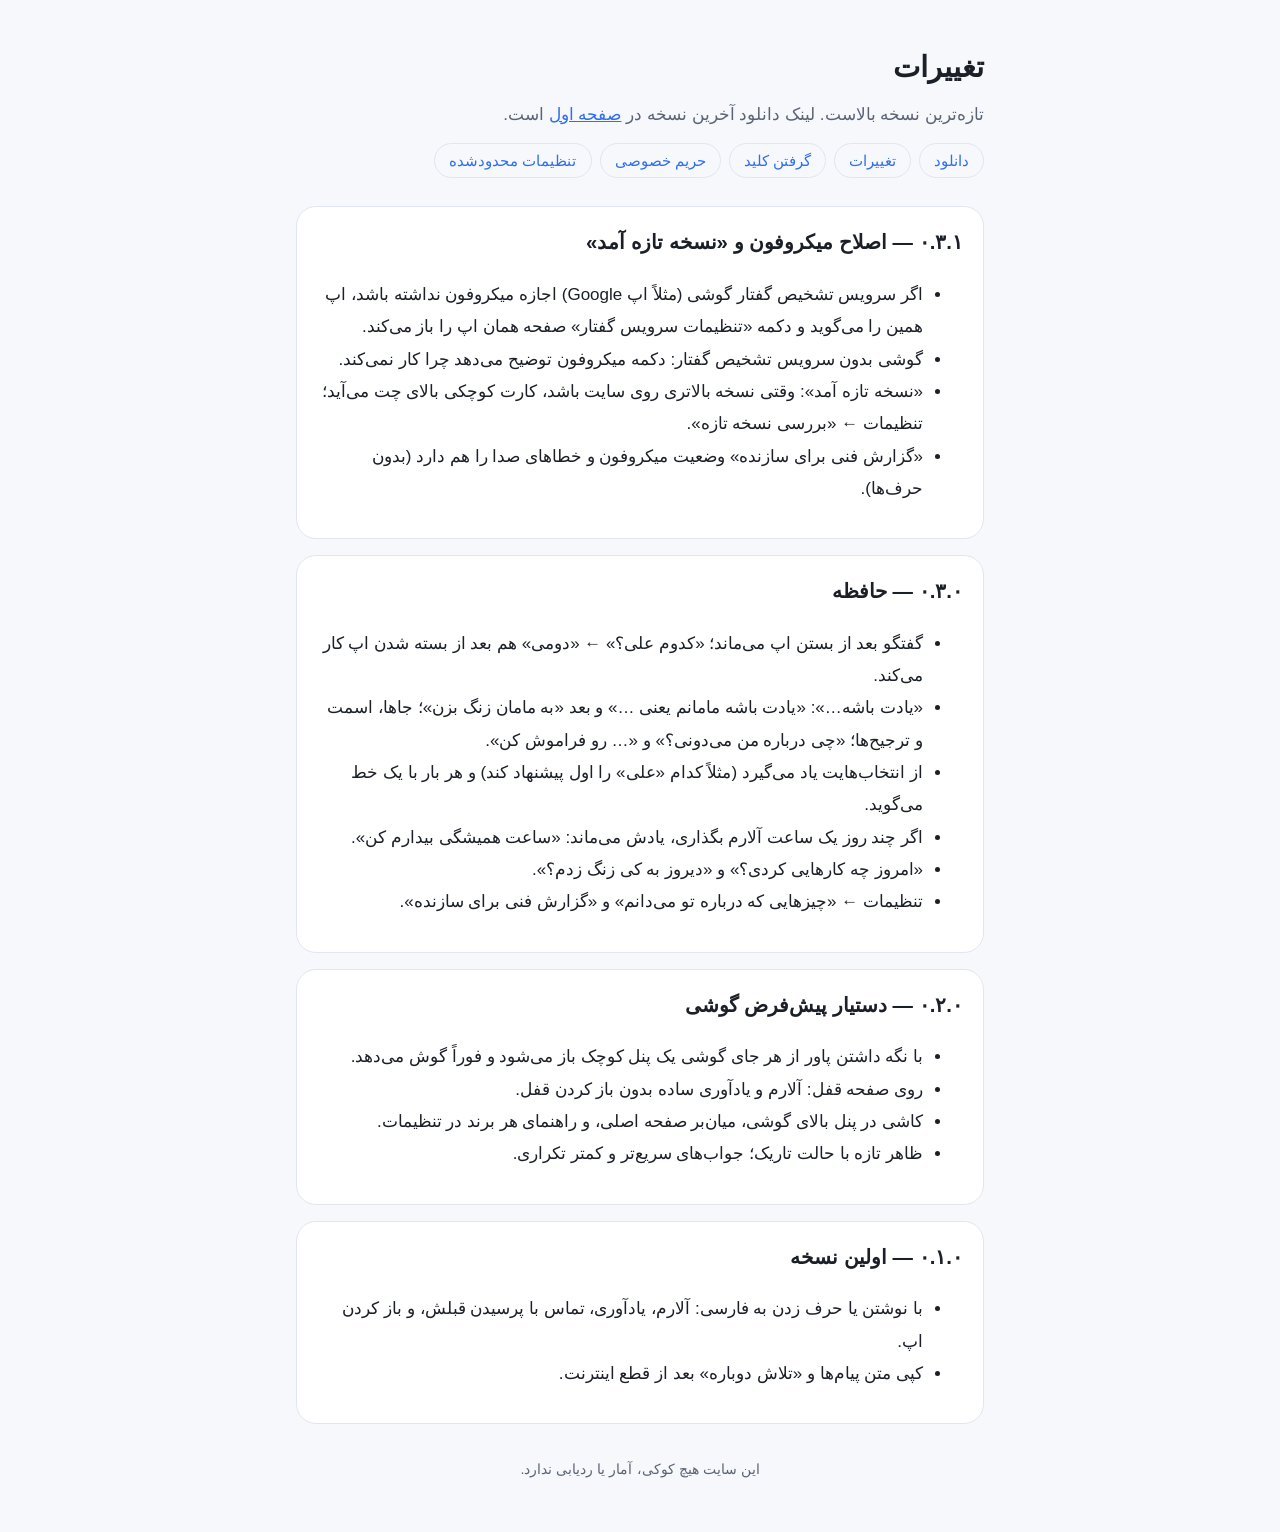
==== changes.html @ 61eebaed "Add the site pages and version 0.3.1 Co-Authored-By: Claude Opus 5.5 <noreply@anthropic.com>" ====
<!doctype html>
<html lang="fa" dir="rtl">
<head>
  <meta charset="utf-8">
  <meta name="viewport" content="width=device-width, initial-scale=1">
  <title>دستیار — تغییرات</title>
  <link rel="stylesheet" href="style.css">
</head>
<body>
<main>
  <header>
    <h1>تغییرات</h1>
    <p>تازه‌ترین نسخه بالاست. لینک دانلود آخرین نسخه در <a href="index.html">صفحه اول</a> است.</p>
    <nav>
      <a href="index.html">دانلود</a>
      <a href="changes.html">تغییرات</a>
      <a href="key.html">گرفتن کلید</a>
      <a href="privacy.html">حریم خصوصی</a>
      <a href="restricted.html">تنظیمات محدودشده</a>
    </nav>
  </header>

  <!-- هر انتشار: یک section تازه بالای بقیه، از release/CHANGELOG.md (فقط بخش کاربر) — site/README.md -->

  <section>
    <h2>۰.۳.۱ — اصلاح میکروفون و «نسخه تازه آمد»</h2>
    <ul>
      <li>اگر سرویس تشخیص گفتار گوشی (مثلاً اپ Google) اجازه میکروفون نداشته باشد، اپ همین را می‌گوید و دکمه «تنظیمات سرویس گفتار» صفحه همان اپ را باز می‌کند.</li>
      <li>گوشی بدون سرویس تشخیص گفتار: دکمه میکروفون توضیح می‌دهد چرا کار نمی‌کند.</li>
      <li>«نسخه تازه آمد»: وقتی نسخه بالاتری روی سایت باشد، کارت کوچکی بالای چت می‌آید؛ تنظیمات ← «بررسی نسخه تازه».</li>
      <li>«گزارش فنی برای سازنده» وضعیت میکروفون و خطاهای صدا را هم دارد (بدون حرف‌ها).</li>
    </ul>
  </section>

  <section>
    <h2>۰.۳.۰ — حافظه</h2>
    <ul>
      <li>گفتگو بعد از بستن اپ می‌ماند؛ «کدوم علی؟» ← «دومی» هم بعد از بسته شدن اپ کار می‌کند.</li>
      <li>«یادت باشه…»: «یادت باشه مامانم یعنی …» و بعد «به مامان زنگ بزن»؛ جاها، اسمت و ترجیح‌ها؛ «چی درباره من می‌دونی؟» و «… رو فراموش کن».</li>
      <li>از انتخاب‌هایت یاد می‌گیرد (مثلاً کدام «علی» را اول پیشنهاد کند) و هر بار با یک خط می‌گوید.</li>
      <li>اگر چند روز یک ساعت آلارم بگذاری، یادش می‌ماند: «ساعت همیشگی بیدارم کن».</li>
      <li>«امروز چه کارهایی کردی؟» و «دیروز به کی زنگ زدم؟».</li>
      <li>تنظیمات ← «چیزهایی که درباره تو می‌دانم» و «گزارش فنی برای سازنده».</li>
    </ul>
  </section>

  <section>
    <h2>۰.۲.۰ — دستیار پیش‌فرض گوشی</h2>
    <ul>
      <li>با نگه داشتن پاور از هر جای گوشی یک پنل کوچک باز می‌شود و فوراً گوش می‌دهد.</li>
      <li>روی صفحه قفل: آلارم و یادآوری ساده بدون باز کردن قفل.</li>
      <li>کاشی در پنل بالای گوشی، میان‌بر صفحه اصلی، و راهنمای هر برند در تنظیمات.</li>
      <li>ظاهر تازه با حالت تاریک؛ جواب‌های سریع‌تر و کمتر تکراری.</li>
    </ul>
  </section>

  <section>
    <h2>۰.۱.۰ — اولین نسخه</h2>
    <ul>
      <li>با نوشتن یا حرف زدن به فارسی: آلارم، یادآوری، تماس با پرسیدن قبلش، و باز کردن اپ.</li>
      <li>کپی متن پیام‌ها و «تلاش دوباره» بعد از قطع اینترنت.</li>
    </ul>
  </section>

  <footer>این سایت هیچ کوکی، آمار یا ردیابی ندارد.</footer>
</main>
</body>
</html>
---- style.css ----
/* سایت «دستیار» (R4 ج — D-079): بدون کتابخانه، بدون فونت یا اسکریپت بیرونی، راست‌چین، روشن و تاریک. */
:root {
  --bg: #f6f8fc;
  --card: #ffffff;
  --text: #1b1f27;
  --muted: #5b6474;
  --brand: #2f6fed;
  --brand-text: #ffffff;
  --line: #e1e6ef;
  --code: #eef2f8;
}

@media (prefers-color-scheme: dark) {
  :root {
    --bg: #11141a;
    --card: #1a1f28;
    --text: #e8ebf1;
    --muted: #a3acbb;
    --brand: #6f9bff;
    --brand-text: #0d1220;
    --line: #2a3140;
    --code: #232a36;
  }
}

* { box-sizing: border-box; }

body {
  margin: 0;
  background: var(--bg);
  color: var(--text);
  font-family: Vazirmatn, "Segoe UI", Tahoma, sans-serif;
  line-height: 1.9;
  font-size: 17px;
}

main { max-width: 720px; margin: 0 auto; padding: 16px; }

header { padding: 24px 0 8px; }
header h1 { margin: 0; font-size: 1.7em; }
header p { margin: 4px 0 0; color: var(--muted); }

nav { display: flex; flex-wrap: wrap; gap: 8px; margin: 12px 0 4px; }
nav a {
  color: var(--brand);
  text-decoration: none;
  border: 1px solid var(--line);
  border-radius: 999px;
  padding: 2px 14px;
  font-size: 0.9em;
}

section {
  background: var(--card);
  border: 1px solid var(--line);
  border-radius: 20px;
  padding: 16px 20px;
  margin: 16px 0;
}

h2 { font-size: 1.2em; margin: 0 0 8px; }

a { color: var(--brand); }

ol { list-style-type: persian; }

.button {
  display: inline-block;
  background: var(--brand);
  color: var(--brand-text);
  border-radius: 999px;
  padding: 10px 28px;
  font-weight: bold;
  text-decoration: none;
}

.muted { color: var(--muted); font-size: 0.92em; }

code, .ltr {
  direction: ltr;
  unicode-bidi: isolate;
  font-family: Consolas, "Courier New", monospace;
  background: var(--code);
  border-radius: 6px;
  padding: 1px 6px;
  font-size: 0.85em;
  word-break: break-all;
}

table { width: 100%; border-collapse: collapse; }
td, th { border-bottom: 1px solid var(--line); padding: 6px 4px; text-align: right; vertical-align: top; }

footer { color: var(--muted); font-size: 0.85em; text-align: center; padding: 16px 0 32px; }
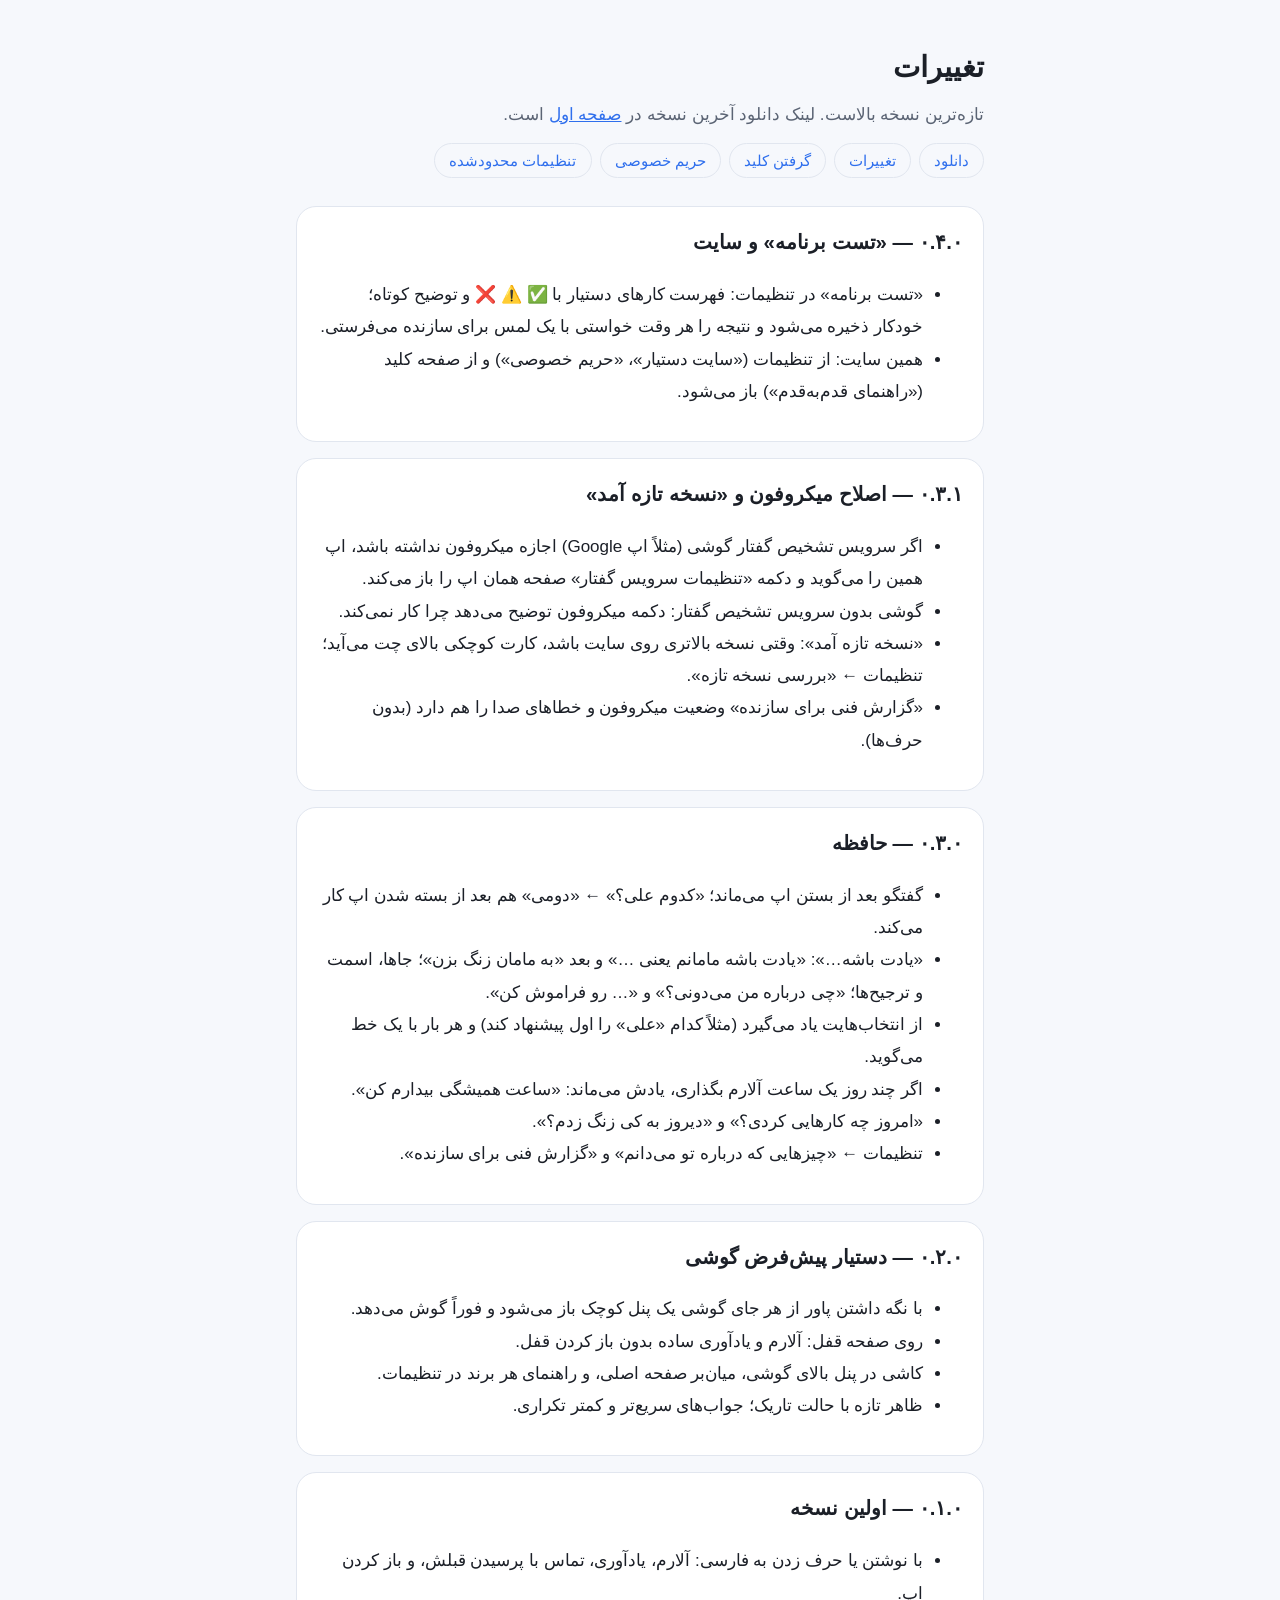
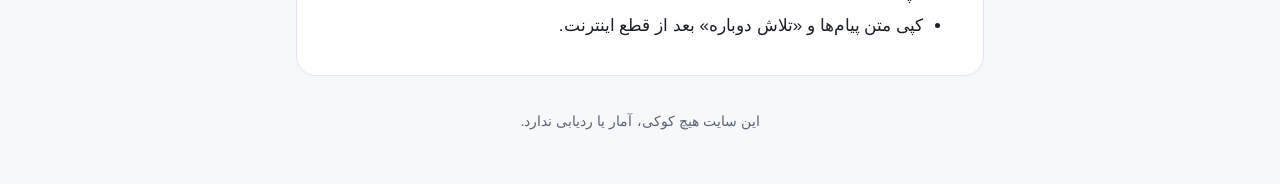
==== commit 5886fd2d: "Add files via upload" ====
--- a/changes.html
+++ b/changes.html
@@ -21,6 +21,14 @@
   </header>
 
   <!-- هر انتشار: یک section تازه بالای بقیه، از release/CHANGELOG.md (فقط بخش کاربر) — site/README.md -->
+
+  <section>
+    <h2>۰.۴.۰ — «تست برنامه» و سایت</h2>
+    <ul>
+      <li>«تست برنامه» در تنظیمات: فهرست کارهای دستیار با ✅ ⚠️ ❌ و توضیح کوتاه؛ خودکار ذخیره می‌شود و نتیجه را هر وقت خواستی با یک لمس برای سازنده می‌فرستی.</li>
+      <li>همین سایت: از تنظیمات («سایت دستیار»، «حریم خصوصی») و از صفحه کلید («راهنمای قدم‌به‌قدم») باز می‌شود.</li>
+    </ul>
+  </section>
 
   <section>
     <h2>۰.۳.۱ — اصلاح میکروفون و «نسخه تازه آمد»</h2>
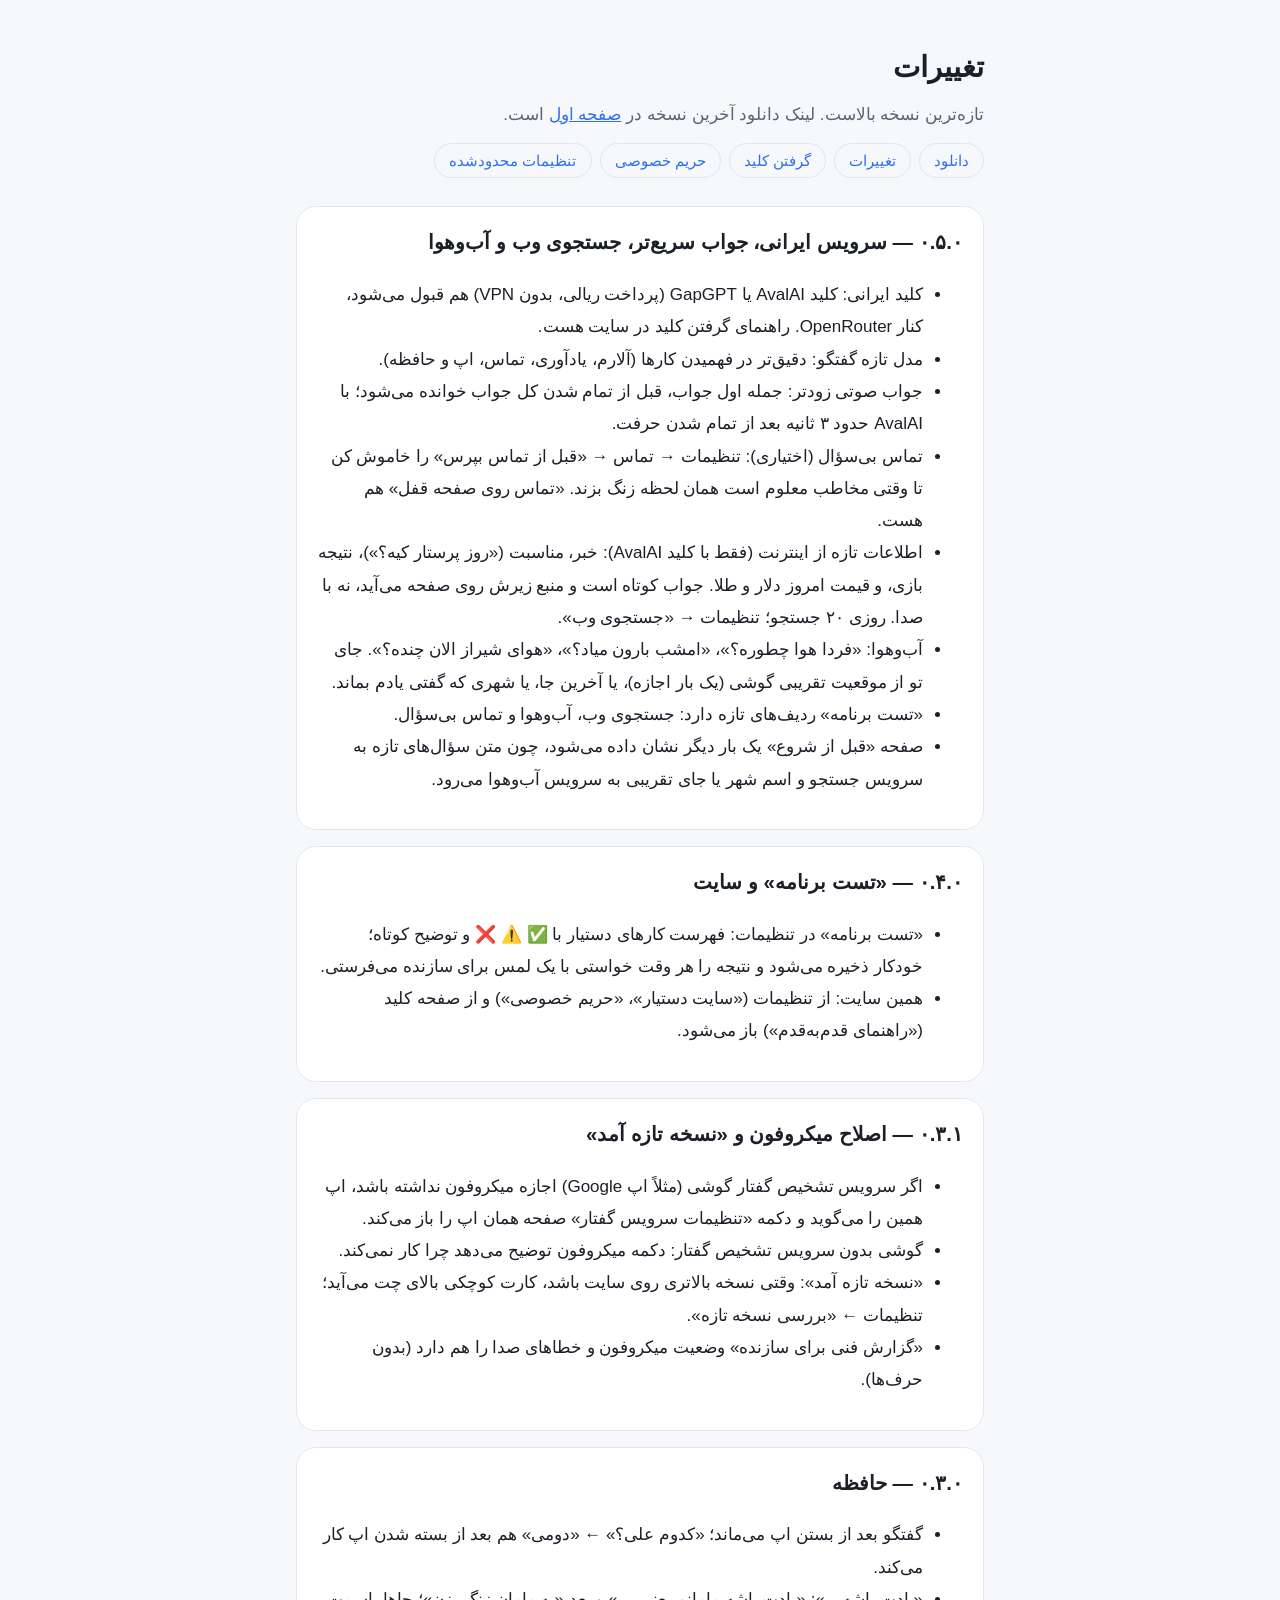
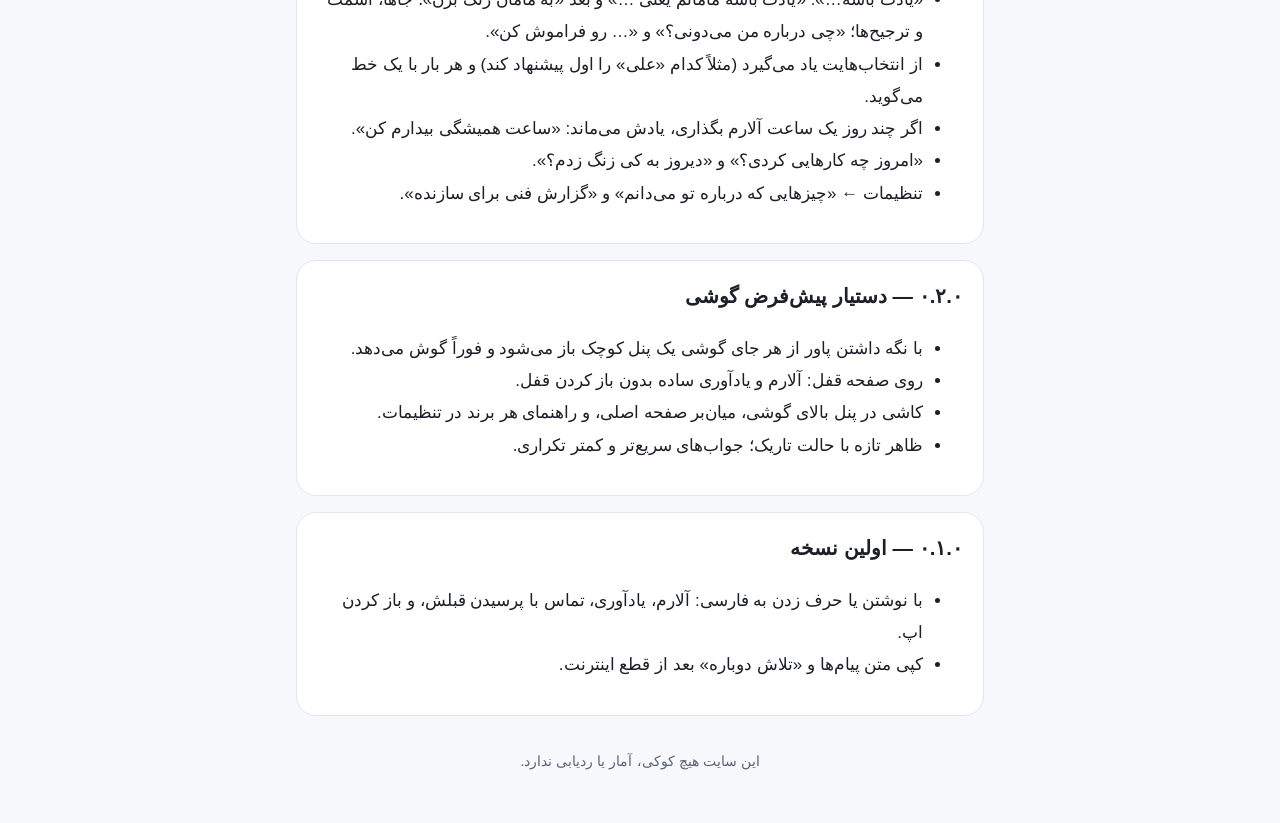
==== commit d57a8ede: "Release 0.5.0" ====
--- a/changes.html
+++ b/changes.html
@@ -21,6 +21,20 @@
   </header>
 
   <!-- هر انتشار: یک section تازه بالای بقیه، از release/CHANGELOG.md (فقط بخش کاربر) — site/README.md -->
+
+  <section>
+    <h2>۰.۵.۰ — سرویس ایرانی، جواب سریع‌تر، جستجوی وب و آب‌وهوا</h2>
+    <ul>
+      <li>کلید ایرانی: کلید AvalAI یا GapGPT (پرداخت ریالی، بدون VPN) هم قبول می‌شود، کنار OpenRouter. راهنمای گرفتن کلید در سایت هست.</li>
+      <li>مدل تازه گفتگو: دقیق‌تر در فهمیدن کارها (آلارم، یادآوری، تماس، اپ و حافظه).</li>
+      <li>جواب صوتی زودتر: جمله اول جواب، قبل از تمام شدن کل جواب خوانده می‌شود؛ با AvalAI حدود ۳ ثانیه بعد از تمام شدن حرفت.</li>
+      <li>تماس بی‌سؤال (اختیاری): تنظیمات → تماس → «قبل از تماس بپرس» را خاموش کن تا وقتی مخاطب معلوم است همان لحظه زنگ بزند. «تماس روی صفحه قفل» هم هست.</li>
+      <li>اطلاعات تازه از اینترنت (فقط با کلید AvalAI): خبر، مناسبت («روز پرستار کیه؟»)، نتیجه بازی، و قیمت امروز دلار و طلا. جواب کوتاه است و منبع زیرش روی صفحه می‌آید، نه با صدا. روزی ۲۰ جستجو؛ تنظیمات → «جستجوی وب».</li>
+      <li>آب‌وهوا: «فردا هوا چطوره؟»، «امشب بارون میاد؟»، «هوای شیراز الان چنده؟». جای تو از موقعیت تقریبی گوشی (یک بار اجازه)، یا آخرین جا، یا شهری که گفتی یادم بماند.</li>
+      <li>«تست برنامه» ردیف‌های تازه دارد: جستجوی وب، آب‌وهوا و تماس بی‌سؤال.</li>
+      <li>صفحه «قبل از شروع» یک بار دیگر نشان داده می‌شود، چون متن سؤال‌های تازه به سرویس جستجو و اسم شهر یا جای تقریبی به سرویس آب‌وهوا می‌رود.</li>
+    </ul>
+  </section>
 
   <section>
     <h2>۰.۴.۰ — «تست برنامه» و سایت</h2>
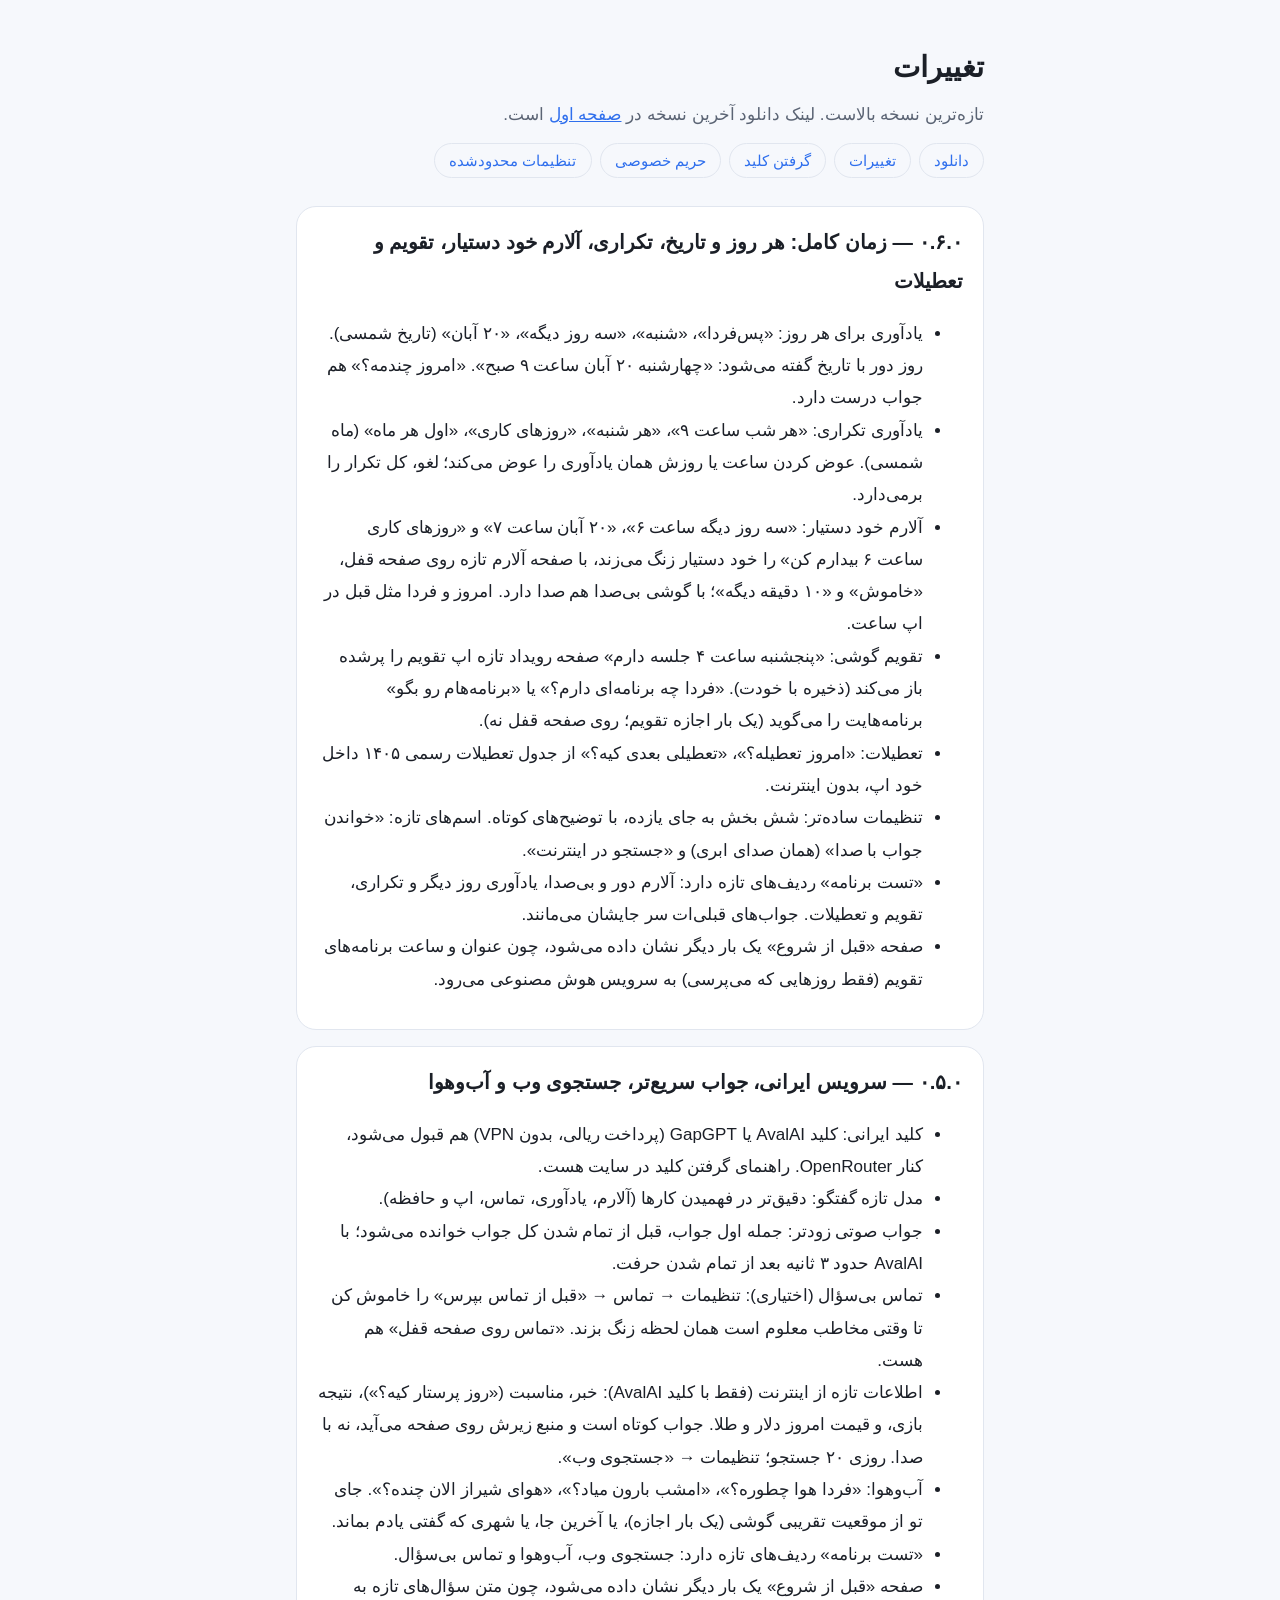
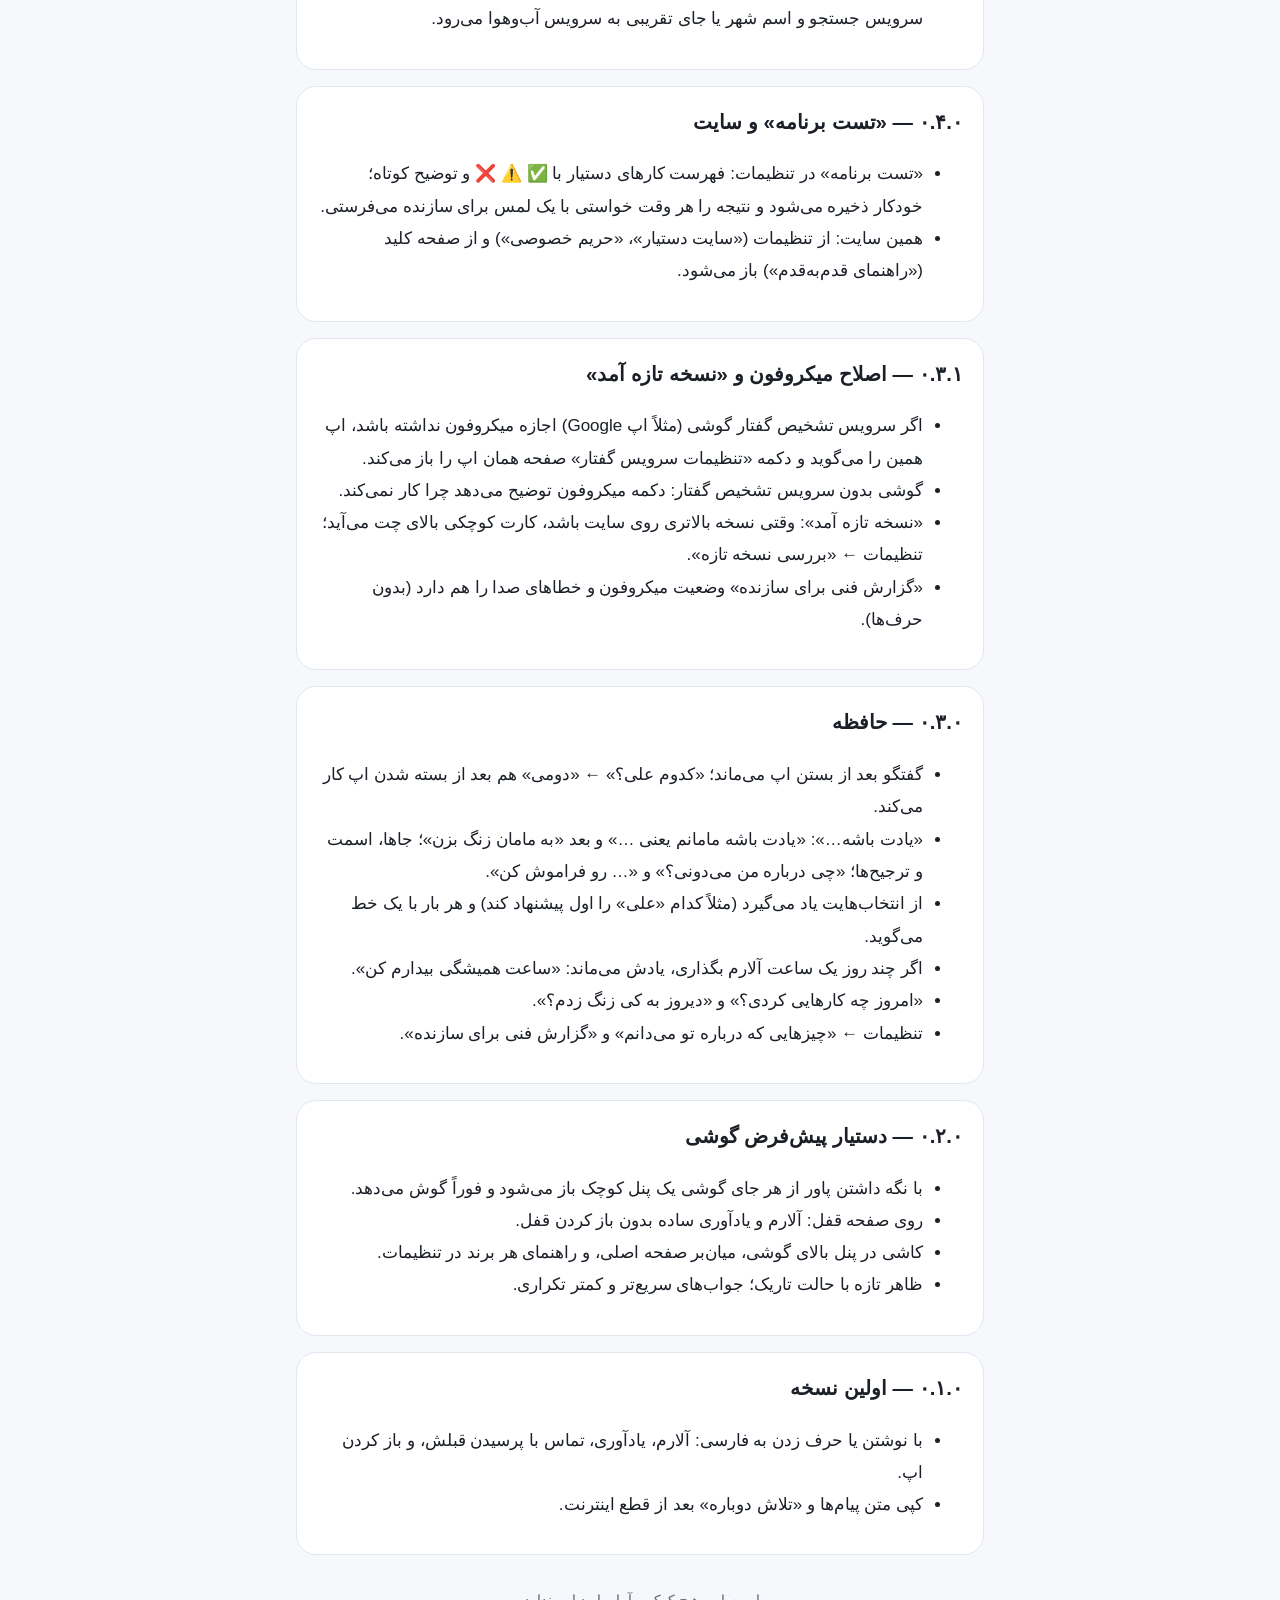
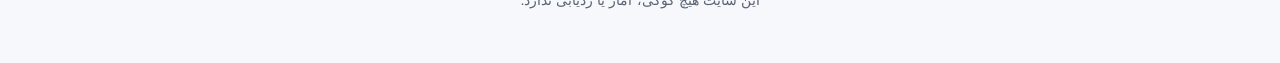
==== commit 092845c6: "Release 0.6.0" ====
--- a/changes.html
+++ b/changes.html
@@ -21,6 +21,20 @@
   </header>
 
   <!-- هر انتشار: یک section تازه بالای بقیه، از release/CHANGELOG.md (فقط بخش کاربر) — site/README.md -->
+
+  <section>
+    <h2>۰.۶.۰ — زمان کامل: هر روز و تاریخ، تکراری، آلارم خود دستیار، تقویم و تعطیلات</h2>
+    <ul>
+      <li>یادآوری برای هر روز: «پس‌فردا»، «شنبه»، «سه روز دیگه»، «۲۰ آبان» (تاریخ شمسی). روز دور با تاریخ گفته می‌شود: «چهارشنبه ۲۰ آبان ساعت ۹ صبح». «امروز چندمه؟» هم جواب درست دارد.</li>
+      <li>یادآوری تکراری: «هر شب ساعت ۹»، «هر شنبه»، «روزهای کاری»، «اول هر ماه» (ماه شمسی). عوض کردن ساعت یا روزش همان یادآوری را عوض می‌کند؛ لغو، کل تکرار را برمی‌دارد.</li>
+      <li>آلارم خود دستیار: «سه روز دیگه ساعت ۶»، «۲۰ آبان ساعت ۷» و «روزهای کاری ساعت ۶ بیدارم کن» را خود دستیار زنگ می‌زند، با صفحه آلارم تازه روی صفحه قفل، «خاموش» و «۱۰ دقیقه دیگه»؛ با گوشی بی‌صدا هم صدا دارد. امروز و فردا مثل قبل در اپ ساعت.</li>
+      <li>تقویم گوشی: «پنجشنبه ساعت ۴ جلسه دارم» صفحه رویداد تازه اپ تقویم را پرشده باز می‌کند (ذخیره با خودت). «فردا چه برنامه‌ای دارم؟» یا «برنامه‌هام رو بگو» برنامه‌هایت را می‌گوید (یک بار اجازه تقویم؛ روی صفحه قفل نه).</li>
+      <li>تعطیلات: «امروز تعطیله؟»، «تعطیلی بعدی کیه؟» از جدول تعطیلات رسمی ۱۴۰۵ داخل خود اپ، بدون اینترنت.</li>
+      <li>تنظیمات ساده‌تر: شش بخش به جای یازده، با توضیح‌های کوتاه. اسم‌های تازه: «خواندن جواب با صدا» (همان صدای ابری) و «جستجو در اینترنت».</li>
+      <li>«تست برنامه» ردیف‌های تازه دارد: آلارم دور و بی‌صدا، یادآوری روز دیگر و تکراری، تقویم و تعطیلات. جواب‌های قبلی‌ات سر جایشان می‌مانند.</li>
+      <li>صفحه «قبل از شروع» یک بار دیگر نشان داده می‌شود، چون عنوان و ساعت برنامه‌های تقویم (فقط روزهایی که می‌پرسی) به سرویس هوش مصنوعی می‌رود.</li>
+    </ul>
+  </section>
 
   <section>
     <h2>۰.۵.۰ — سرویس ایرانی، جواب سریع‌تر، جستجوی وب و آب‌وهوا</h2>
